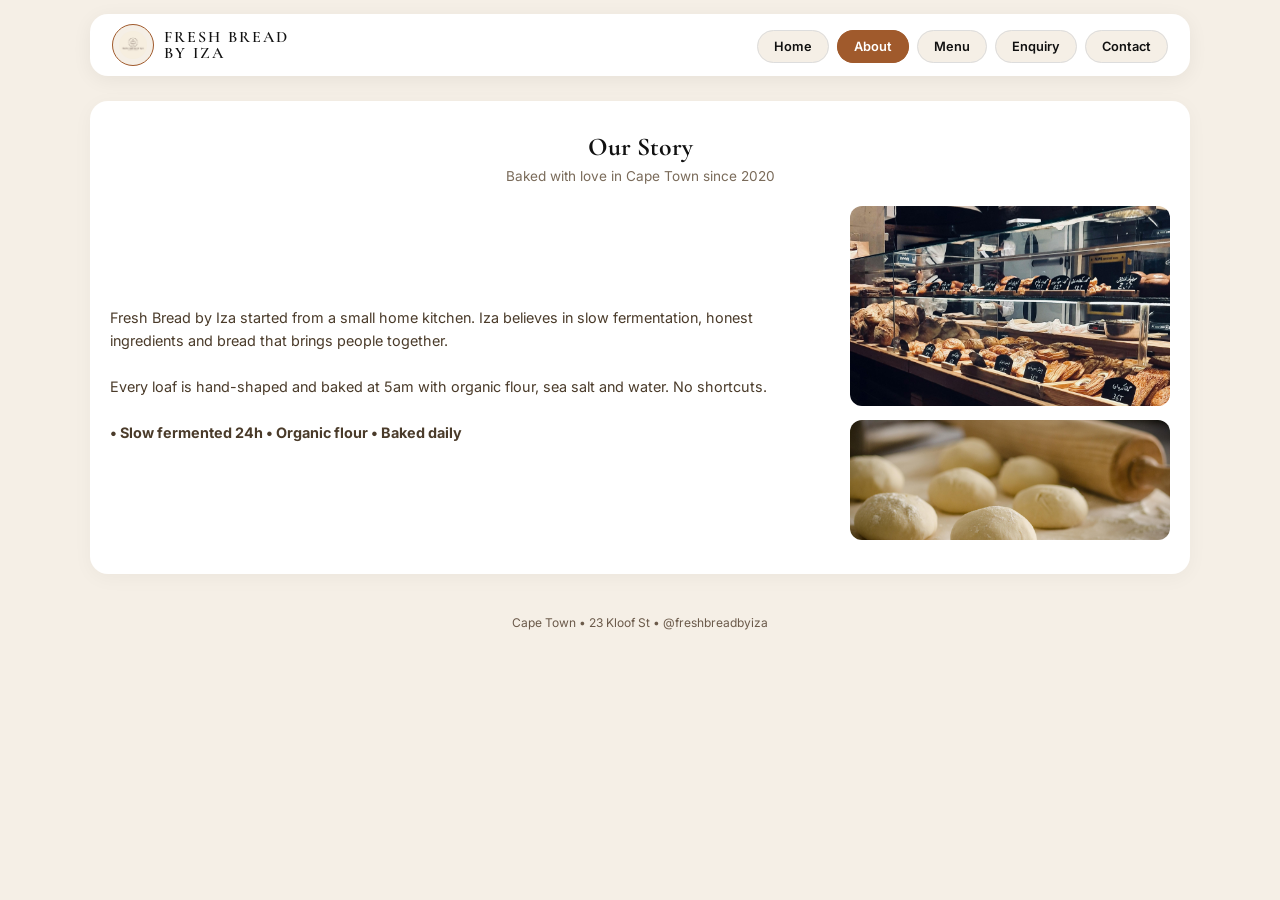
==== about.html @ 1450c5e9 "Add files via upload" ====
<!DOCTYPE html><html lang="en"><head>
<meta charset="UTF-8"><meta name="viewport" content="width=device-width, initial-scale=1.0">
<title>FRESH BREAD BY IZA - About</title>
<link rel="stylesheet" href="styles.css">
</head><body>
<header>
<a href="index.html" class="logo-wrap"><img src="logo.png" alt="Logo"><div class="logo-text">FRESH BREAD<br>BY IZA</div></a>
<nav><ul>
<li><a href="index.html">Home</a></li>
<li><a href="about.html" class="active">About</a></li>
<li><a href="menu.html">Menu</a></li>
<li><a href="enquiry.html">Enquiry</a></li>
<li><a href="contact.html">Contact</a></li>
</ul></nav>
</header>

<section class="section">
<h2>Our Story</h2>
<p class="sub">Baked with love in Cape Town since 2020</p>
<div style="display:grid; grid-template-columns:1fr 320px; gap:20px; align-items:center; margin-top:15px">
<div>
<p style="font-size:0.9rem; line-height:1.6">Fresh Bread by Iza started from a small home kitchen. Iza believes in slow fermentation, honest ingredients and bread that brings people together.<br><br>Every loaf is hand-shaped and baked at 5am with organic flour, sea salt and water. No shortcuts.<br><br><b>• Slow fermented 24h • Organic flour • Baked daily</b></p>
</div>
<div>
<img src="shop-interior.jpg" alt="Bakery" style="width:100%; height:200px; object-fit:cover; border-radius:12px">
<img src="dough-balls.jpg" alt="Dough" style="width:100%; height:120px; object-fit:cover; border-radius:12px; margin-top:10px">
</div>
</div>
</section>
<footer>Cape Town • 23 Kloof St • @freshbreadbyiza</footer>
</body></html>
---- styles.css ----
@import url('https://fonts.googleapis.com/css2?family=Cormorant+Garamond:wght@600&family=Inter:wght@400;600&display=swap');
:root{--brown:#A05A2C; --beige:#F5EFE6; --cream:#fff; --black:#111; --dark:#4A3B2A}
*{margin:0;padding:0;box-sizing:border-box}
body{background:var(--beige); font-family:'Inter',sans-serif; color:var(--dark)}
header{max-width:1100px; margin:14px auto; background:var(--cream); padding:10px 22px; display:flex; justify-content:space-between; align-items:center; border-radius:18px; box-shadow:0 4px 20px rgba(0,0,0,0.06)}
.logo-wrap{display:flex; align-items:center; gap:10px; text-decoration:none}
.logo-wrap img{width:42px; height:42px; border-radius:50%; background:var(--beige); padding:6px; border:1px solid var(--brown)}
.logo-text{font-family:'Cormorant Garamond',serif; font-size:16px; line-height:1; letter-spacing:2px; color:var(--black); font-weight:600}
nav ul{display:flex; gap:8px; list-style:none}
nav a{font-size:0.8rem; padding:8px 16px; border-radius:20px; text-decoration:none; color:var(--black); border:1px solid #ddd; background:var(--beige); font-weight:600; transition:.2s}
nav a.active, nav a:hover{background:var(--brown); color:#fff; border-color:var(--brown)}
.hero{max-width:1100px; margin:30px auto; display:grid; grid-template-columns:1fr 380px; gap:30px; padding:0 20px; align-items:center}
.hero h1{font-family:'Cormorant Garamond',serif; font-size:2.9rem; line-height:1; color:var(--black)}
.hero p{margin:14px 0 20px; font-size:0.95rem; line-height:1.5; color:#6b5a4a; max-width:420px}
.btn{display:inline-block; padding:10px 22px; border-radius:20px; text-decoration:none; font-weight:600; font-size:0.85rem; transition:.2s}
.btn-brown{background:var(--brown); color:#fff}
.btn-brown:hover{transform:translateY(-1px)}
.btn-line{border:1px solid var(--brown); color:var(--brown); background:transparent; margin-left:8px}
.hero img{width:100%; height:260px; object-fit:cover; border-radius:16px; box-shadow:0 10px 25px rgba(0,0,0,0.1)}
.section{max-width:1100px; margin:25px auto; background:var(--cream); border-radius:18px; padding:30px 20px; box-shadow:0 4px 20px rgba(0,0,0,0.04)}
.section h2{text-align:center; font-family:'Cormorant Garamond',serif; font-size:1.6rem; color:var(--black)}
.section p.sub{text-align:center; font-size:0.85rem; color:#7a6b5a; margin:6px 0 22px}
.cards{display:grid; grid-template-columns:repeat(3,1fr); gap:16px}
.card{background:#fff; border:1px solid #f0e6d9; border-radius:14px; padding:14px; text-align:center; transition:.2s}
.card:hover{transform:translateY(-3px); box-shadow:0 8px 20px rgba(0,0,0,0.06)}
.card img{width:100%; height:130px; object-fit:cover; border-radius:10px; background:var(--beige)}
.card h3{font-size:1rem; margin:10px 0 4px; color:var(--black)}
.card p{font-size:0.8rem; color:#7a6b5a}
footer{text-align:center; padding:16px; font-size:0.75rem; color:#6b5a4a; margin-top:20px}
@media(max-width:850px){.hero{grid-template-columns:1fr} .cards{grid-template-columns:1fr} header{flex-direction:column; gap:10px}}

@media (max-width: 1024px) {
    .hero-section {
        padding: 60px 30px;
        gap: 30px;
    }
    .hero-content h1 {
        font-size: 2.5rem;
    }
    .menu-gallery {
        grid-template-columns: repeat(2, 1fr);
        padding: 30px;
    }
    .contact-container {
        grid-template-columns: 1fr;
        gap: 30px;
    }
}

@media (max-width: 767px) {
    header {
        flex-direction: column;
        padding: 15px;
        gap: 15px;
    }
    nav ul {
        flex-direction: column;
        gap: 10px;
        text-align: center;
    }
    .logo-img {
        width: 100px;
        height: 100px;
    }
    .hero-section {
        flex-direction: column;
        text-align: center;
        padding: 40px 20px;
    }
    .hero-content h1 {
        font-size: 2rem;
    }
    .menu-gallery {
        grid-template-columns: 1fr;
        padding: 20px;
    }
    .about-section, .contact-container {
        padding: 40px 20px;
    }
    .cta-button {
        display: block;
        width: 100%;
        text-align: center;
    }
}
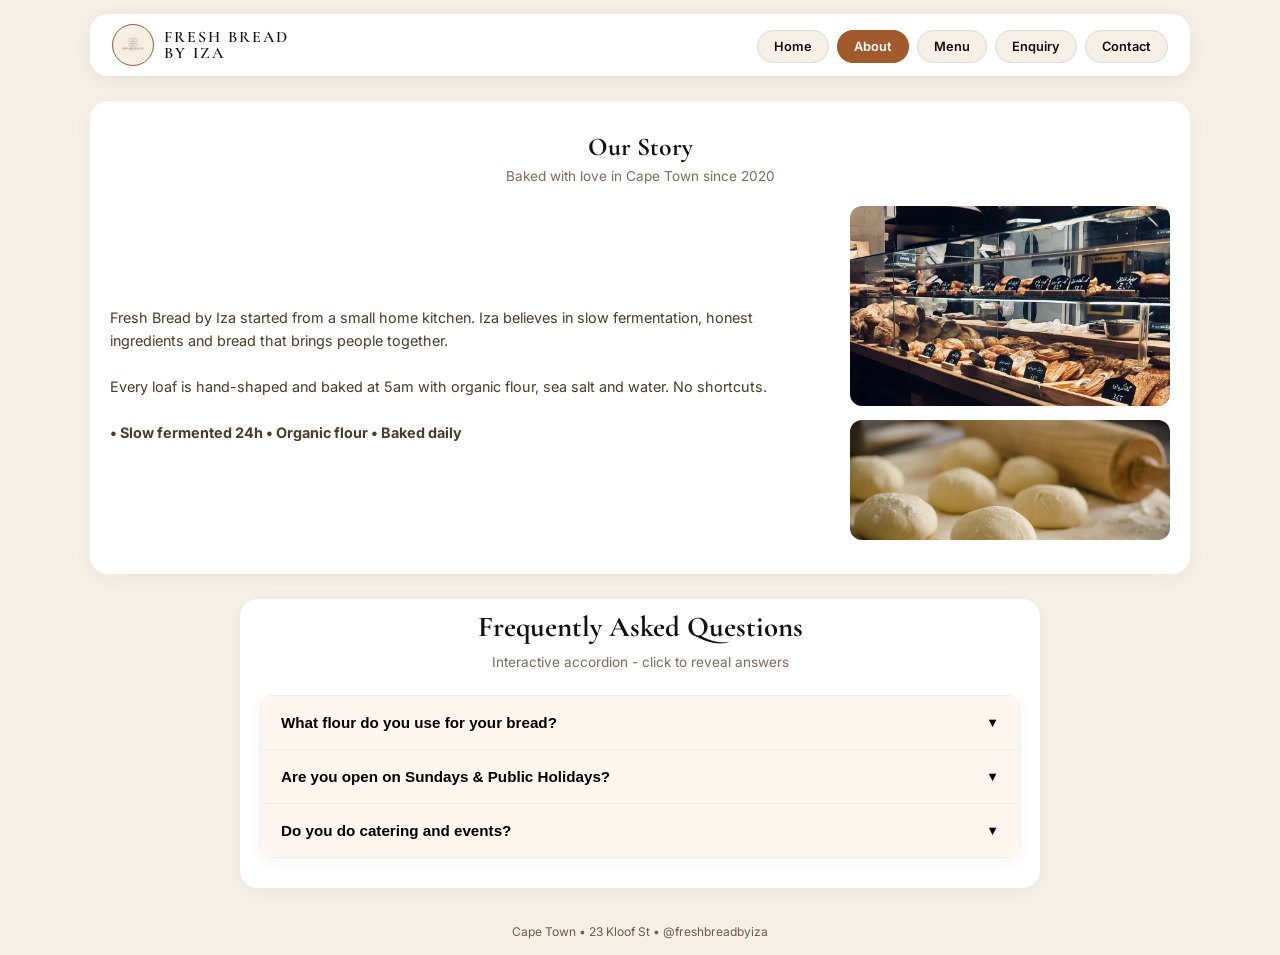
==== commit c9b8d9ff: "Add files via upload" ====
--- a/about.html
+++ b/about.html
@@ -1,10 +1,12 @@
 <!DOCTYPE html><html lang="en"><head>
 <meta charset="UTF-8"><meta name="viewport" content="width=device-width, initial-scale=1.0">
-<title>FRESH BREAD BY IZA - About</title>
+<title>About Us | Fresh Bread by Iza - Our Story</title>
+<meta name="description" content="Learn about Iza's story, our sourdough starter from 2019 and our commitment to natural ingredients in Cape Town.">
+<meta name="keywords" content="about bakery cape town, sourdough story, iza baker">
 <link rel="stylesheet" href="styles.css">
 </head><body>
 <header>
-<a href="index.html" class="logo-wrap"><img src="logo.png" alt="Logo"><div class="logo-text">FRESH BREAD<br>BY IZA</div></a>
+<a href="index.html" class="logo-wrap"><img src="logo.png" alt="Fresh Bread By IZA bakery logo"><div class="logo-text">FRESH BREAD<br>BY IZA</div></a>
 <nav><ul>
 <li><a href="index.html">Home</a></li>
 <li><a href="about.html" class="active">About</a></li>
@@ -22,10 +24,70 @@
 <p style="font-size:0.9rem; line-height:1.6">Fresh Bread by Iza started from a small home kitchen. Iza believes in slow fermentation, honest ingredients and bread that brings people together.<br><br>Every loaf is hand-shaped and baked at 5am with organic flour, sea salt and water. No shortcuts.<br><br><b>• Slow fermented 24h • Organic flour • Baked daily</b></p>
 </div>
 <div>
-<img src="shop-interior.jpg" alt="Bakery" style="width:100%; height:200px; object-fit:cover; border-radius:12px">
-<img src="dough-balls.jpg" alt="Dough" style="width:100%; height:120px; object-fit:cover; border-radius:12px; margin-top:10px">
+<img src="shop-interior.jpg" alt="Fresh Bread By IZA shop interior Kloof Street Cape Town bakery" style="width:100%; height:200px; object-fit:cover; border-radius:12px">
+<img src="dough-balls.jpg" alt="Hand-shaped sourdough dough balls slow fermentation process" style="width:100%; height:120px; object-fit:cover; border-radius:12px; margin-top:10px">
 </div>
 </div>
 </section>
+
+<!-- PART 3 - Interactive Elements: Accordion FAQ - 5 MARKS -->
+<section class="section" style="max-width:800px; margin:0 auto; padding-top:10px;">
+<h2 style="font-family:'Cormorant Garamond',serif; text-align:center; margin-bottom:10px; font-size:1.8rem;">Frequently Asked Questions</h2>
+<p class="sub" style="text-align:center; margin-bottom:25px;">Interactive accordion - click to reveal answers</p>
+
+<div class="accordion" style="border:1px solid #eee; border-radius:12px; overflow:hidden; box-shadow:0 4px 15px rgba(0,0,0,0.05);">
+  
+  <button class="accordion-btn" style="width:100%; text-align:left; padding:18px 20px; background:#fdf6ee; border:none; border-bottom:1px solid #eee; cursor:pointer; font-weight:600; font-size:0.95rem; display:flex; justify-content:space-between; align-items:center;">
+    <span>What flour do you use for your bread?</span><span style="font-size:0.8rem;">▼</span>
+  </button>
+  <div class="panel" style="display:none; padding:18px 20px; background:white; font-size:0.9rem; line-height:1.6; border-bottom:1px solid #f5f5f5;">
+    We use 100% organic stone-ground flour sourced from local Western Cape farms. No preservatives, just wild yeast, sea salt and water. Our starter is from 2019.
+  </div>
+
+  <button class="accordion-btn" style="width:100%; text-align:left; padding:18px 20px; background:#fdf6ee; border:none; border-bottom:1px solid #eee; cursor:pointer; font-weight:600; font-size:0.95rem; display:flex; justify-content:space-between; align-items:center;">
+    <span>Are you open on Sundays & Public Holidays?</span><span style="font-size:0.8rem;">▼</span>
+  </button>
+  <div class="panel" style="display:none; padding:18px 20px; background:white; font-size:0.9rem; line-height:1.6; border-bottom:1px solid #f5f5f5;">
+    Yes! We bake every day. Sunday 8am - 2pm. Public holidays 8am - 1pm. Come early for best selection in our Cape Town store at 23 Kloof St.
+  </div>
+
+  <button class="accordion-btn" style="width:100%; text-align:left; padding:18px 20px; background:#fdf6ee; border:none; cursor:pointer; font-weight:600; font-size:0.95rem; display:flex; justify-content:space-between; align-items:center;">
+    <span>Do you do catering and events?</span><span style="font-size:0.8rem;">▼</span>
+  </button>
+  <div class="panel" style="display:none; padding:18px 20px; background:white; font-size:0.9rem; line-height:1.6;">
+    Yes! Catering from R325 per person. Includes sourdough, pastries and coffee. Enquire on our <a href="enquiry.html" style="color:var(--brown); font-weight:600;">Enquiry page</a> - we respond within 2 hours.
+  </div>
+
+</div>
+</section>
+
 <footer>Cape Town • 23 Kloof St • @freshbreadbyiza</footer>
+
+<script>
+// Accordion Functionality - Interactive Elements (Part 3 Requirement) - Uses DOM manipulation
+document.querySelectorAll('.accordion-btn').forEach(btn => {
+  btn.addEventListener('click', function(){
+    let panel = this.nextElementSibling;
+    let icon = this.querySelector('span:last-child');
+    let isOpen = panel.style.display === 'block';
+    
+    // Close all panels (accordion behavior)
+    document.querySelectorAll('.panel').forEach(p => p.style.display = 'none');
+    document.querySelectorAll('.accordion-btn span:last-child').forEach(i => i.textContent = '▼');
+    
+    // Open clicked one if it was closed
+    if(!isOpen){
+      panel.style.display = 'block';
+      icon.textContent = '▲';
+      panel.style.animation = 'fadeIn 0.3s ease';
+    }
+  });
+});
+</script>
+
+<style>
+@keyframes fadeIn { from {opacity:0; transform:translateY(-5px);} to {opacity:1; transform:translateY(0);} }
+.accordion-btn:hover { background:#f5e6d3 !important; }
+</style>
+
 </body></html>
